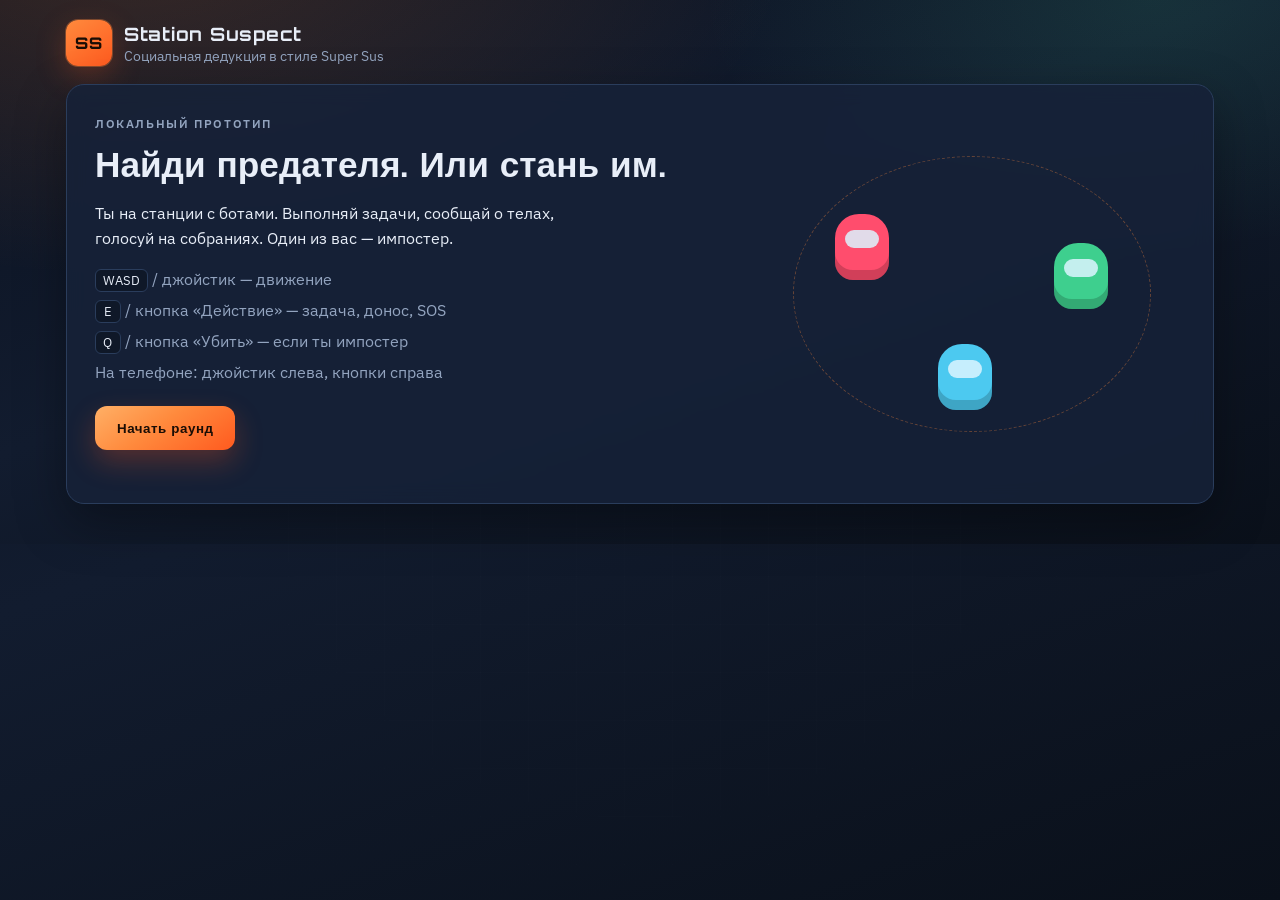
==== docs/index.html @ 71a5f048 "Add mobile touch controls and Pages deploy setup Virtual joystick and action buttons for phones, res" ====
<!DOCTYPE html>
<html lang="ru">
<head>
  <meta charset="UTF-8" />
  <meta name="viewport" content="width=device-width, initial-scale=1.0, maximum-scale=1.0, user-scalable=no, viewport-fit=cover" />
  <meta name="apple-mobile-web-app-capable" content="yes" />
  <meta name="mobile-web-app-capable" content="yes" />
  <title>Station Suspect — Super Sus–like</title>
  <link rel="preconnect" href="https://fonts.googleapis.com" />
  <link rel="preconnect" href="https://fonts.gstatic.com" crossorigin />
  <link href="https://fonts.googleapis.com/css2?family=Orbitron:wght@500;700;800&family=IBM+Plex+Sans:wght@400;500;600;700&display=swap" rel="stylesheet" />
  <link rel="stylesheet" href="style.css" />
</head>
<body>
  <div id="app">
    <header class="topbar">
      <div class="brand">
        <span class="brand-mark">SS</span>
        <div>
          <h1>Station Suspect</h1>
          <p>Социальная дедукция в стиле Super Sus</p>
        </div>
      </div>
      <div id="hud" class="hud hidden">
        <div class="hud-pill" id="role-pill">Роль</div>
        <div class="hud-pill" id="task-pill">Задачи 0/0</div>
        <div class="hud-pill" id="alive-pill">Живы 0</div>
      </div>
    </header>

    <main>
      <section id="menu" class="panel menu">
        <div class="menu-copy">
          <p class="eyebrow">Локальный прототип</p>
          <h2>Найди предателя. Или стань им.</h2>
          <p>
            Ты на станции с ботами. Выполняй задачи, сообщай о телах, голосуй на собраниях.
            Один из вас — импостер.
          </p>
          <ul class="controls">
            <li><kbd>WASD</kbd> / джойстик — движение</li>
            <li><kbd>E</kbd> / кнопка «Действие» — задача, донос, SOS</li>
            <li><kbd>Q</kbd> / кнопка «Убить» — если ты импостер</li>
            <li>На телефоне: джойстик слева, кнопки справа</li>
          </ul>
          <button id="start-btn" class="cta">Начать раунд</button>
        </div>
        <div class="menu-visual" aria-hidden="true">
          <div class="orbit"></div>
          <div class="crew crew-a"></div>
          <div class="crew crew-b"></div>
          <div class="crew crew-c"></div>
        </div>
      </section>

      <section id="game-wrap" class="game-wrap hidden">
        <div class="stage">
          <canvas id="game" width="960" height="540"></canvas>
          <div id="touch-controls" class="touch-controls" aria-hidden="true">
            <div id="joystick" class="joystick">
              <div class="joystick-base">
                <div id="joystick-knob" class="joystick-knob"></div>
              </div>
            </div>
            <div class="touch-actions">
              <button type="button" id="btn-use" class="touch-btn use">Действие</button>
              <button type="button" id="btn-kill" class="touch-btn kill hidden">Убить</button>
            </div>
          </div>
        </div>
        <aside class="sidebar">
          <div class="side-block">
            <h3>Задачи</h3>
            <ul id="task-list"></ul>
          </div>
          <div class="side-block">
            <h3>Подсказки</h3>
            <p id="hint">Иди к маркерам задач.</p>
          </div>
          <div class="side-block cooldowns" id="cooldown-block">
            <div class="meter">
              <span>Kill CD</span>
              <div class="bar"><i id="kill-bar"></i></div>
            </div>
          </div>
        </aside>
      </section>

      <section id="meeting" class="overlay hidden">
        <div class="meeting-card">
          <p class="eyebrow" id="meeting-reason">Собрание</p>
          <h2>Кто подозрительный?</h2>
          <p id="meeting-timer">Голосование через 8с</p>
          <div id="vote-grid" class="vote-grid"></div>
          <p id="meeting-log" class="meeting-log"></p>
        </div>
      </section>

      <section id="result" class="overlay hidden">
        <div class="result-card">
          <p class="eyebrow" id="result-eyebrow">Конец раунда</p>
          <h2 id="result-title">Победа</h2>
          <p id="result-desc"></p>
          <button id="again-btn" class="cta">Ещё раунд</button>
        </div>
      </section>
    </main>
  </div>
  <script src="game.js"></script>
</body>
</html>
---- docs/style.css ----
:root {
  --bg-0: #0b1220;
  --bg-1: #121c2f;
  --panel: #162238;
  --line: #2a3d5c;
  --text: #e8eef8;
  --muted: #93a4bf;
  --accent: #ff8a3d;
  --accent-2: #3ecf8e;
  --danger: #ff4d6d;
  --crew: #4cc9f0;
  --shadow: 0 18px 50px rgba(0, 0, 0, 0.35);
  --font-display: "Orbitron", sans-serif;
  --font-body: "IBM Plex Sans", sans-serif;
}

* {
  box-sizing: border-box;
}

html,
body {
  margin: 0;
  min-height: 100%;
  background:
    radial-gradient(1200px 600px at 10% -10%, rgba(255, 138, 61, 0.18), transparent 55%),
    radial-gradient(900px 500px at 90% 0%, rgba(62, 207, 142, 0.12), transparent 50%),
    linear-gradient(160deg, var(--bg-0), var(--bg-1) 45%, #0a101a);
  color: var(--text);
  font-family: var(--font-body);
}

body.playing {
  overflow: hidden;
  touch-action: none;
  overscroll-behavior: none;
}

body::before {
  content: "";
  position: fixed;
  inset: 0;
  pointer-events: none;
  background-image:
    linear-gradient(rgba(255, 255, 255, 0.03) 1px, transparent 1px),
    linear-gradient(90deg, rgba(255, 255, 255, 0.03) 1px, transparent 1px);
  background-size: 48px 48px;
  mask-image: radial-gradient(circle at center, black 30%, transparent 85%);
  opacity: 0.35;
}

#app {
  max-width: 1180px;
  margin: 0 auto;
  padding: 20px 16px 40px;
}

.topbar {
  display: flex;
  justify-content: space-between;
  align-items: center;
  gap: 16px;
  margin-bottom: 18px;
}

.brand {
  display: flex;
  gap: 12px;
  align-items: center;
}

.brand-mark {
  width: 46px;
  height: 46px;
  border-radius: 12px;
  display: grid;
  place-items: center;
  font-family: var(--font-display);
  font-weight: 800;
  letter-spacing: 0.04em;
  background: linear-gradient(145deg, var(--accent), #ff5a1f);
  color: #1a0d05;
  box-shadow: 0 0 0 1px rgba(255, 138, 61, 0.35), 0 10px 30px rgba(255, 90, 31, 0.25);
}

.brand h1 {
  margin: 0;
  font-family: var(--font-display);
  font-size: 1.15rem;
  letter-spacing: 0.04em;
}

.brand p,
.eyebrow,
.hud-pill,
.side-block p,
.meeting-log,
.controls {
  color: var(--muted);
}

.brand p,
.eyebrow {
  margin: 2px 0 0;
  font-size: 0.85rem;
}

.eyebrow {
  text-transform: uppercase;
  letter-spacing: 0.14em;
  font-size: 0.72rem;
  font-weight: 600;
}

.hud {
  display: flex;
  flex-wrap: wrap;
  gap: 8px;
}

.hud-pill {
  background: rgba(22, 34, 56, 0.9);
  border: 1px solid var(--line);
  border-radius: 999px;
  padding: 8px 12px;
  font-size: 0.82rem;
  font-weight: 600;
}

.hud-pill.impostor {
  color: #ffd0d8;
  border-color: rgba(255, 77, 109, 0.55);
  background: rgba(255, 77, 109, 0.15);
}

.hud-pill.crewmate {
  color: #d7fff0;
  border-color: rgba(62, 207, 142, 0.45);
  background: rgba(62, 207, 142, 0.12);
}

.panel,
.sidebar,
.meeting-card,
.result-card {
  background: rgba(22, 34, 56, 0.88);
  border: 1px solid var(--line);
  border-radius: 18px;
  box-shadow: var(--shadow);
  backdrop-filter: blur(10px);
}

.menu {
  display: grid;
  grid-template-columns: 1.2fr 0.8fr;
  gap: 24px;
  padding: 28px;
  overflow: hidden;
  position: relative;
  min-height: 420px;
}

.menu h2 {
  font-family: var(--font-display);
  font-size: clamp(1.5rem, 3vw, 2.2rem);
  line-height: 1.2;
  margin: 10px 0 12px;
}

.menu-copy p {
  max-width: 46ch;
  line-height: 1.55;
}

.controls {
  list-style: none;
  padding: 0;
  margin: 18px 0 24px;
  display: grid;
  gap: 8px;
}

.controls kbd {
  display: inline-block;
  min-width: 1.6rem;
  padding: 2px 7px;
  border-radius: 6px;
  border: 1px solid var(--line);
  background: #0f1828;
  color: var(--text);
  font-family: var(--font-body);
  font-size: 0.82rem;
  text-align: center;
}

.cta {
  appearance: none;
  border: 0;
  cursor: pointer;
  font-family: var(--font-display);
  font-weight: 700;
  letter-spacing: 0.04em;
  color: #1a0d05;
  background: linear-gradient(145deg, #ffb066, var(--accent) 45%, #ff5a1f);
  padding: 14px 22px;
  border-radius: 12px;
  box-shadow: 0 12px 28px rgba(255, 90, 31, 0.28);
  transition: transform 0.18s ease, filter 0.18s ease;
}

.cta:hover {
  transform: translateY(-2px);
  filter: brightness(1.05);
}

.cta:active {
  transform: translateY(0);
}

.menu-visual {
  position: relative;
  min-height: 280px;
}

.orbit {
  position: absolute;
  inset: 12% 8%;
  border-radius: 50%;
  border: 1px dashed rgba(255, 138, 61, 0.35);
  animation: spin 18s linear infinite;
}

.crew {
  position: absolute;
  width: 54px;
  height: 66px;
  border-radius: 24px 24px 18px 18px;
  box-shadow: inset 0 -10px 0 rgba(0, 0, 0, 0.18);
}

.crew::after {
  content: "";
  position: absolute;
  left: 10px;
  top: 16px;
  width: 34px;
  height: 18px;
  border-radius: 12px;
  background: rgba(220, 245, 255, 0.85);
}

.crew-a {
  background: #ff4d6d;
  left: 18%;
  top: 28%;
  animation: bob 2.4s ease-in-out infinite;
}

.crew-b {
  background: #3ecf8e;
  right: 18%;
  top: 36%;
  animation: bob 2.8s ease-in-out infinite 0.3s;
}

.crew-c {
  background: #4cc9f0;
  left: 42%;
  bottom: 18%;
  animation: bob 2.2s ease-in-out infinite 0.5s;
}

@keyframes bob {
  0%,
  100% {
    transform: translateY(0);
  }
  50% {
    transform: translateY(-10px);
  }
}

@keyframes spin {
  to {
    transform: rotate(360deg);
  }
}

.game-wrap {
  display: grid;
  grid-template-columns: 1fr 240px;
  gap: 14px;
}

.stage {
  position: relative;
  min-width: 0;
}

#game {
  width: 100%;
  height: auto;
  border-radius: 18px;
  border: 1px solid var(--line);
  background: #0a1424;
  display: block;
  box-shadow: var(--shadow);
  touch-action: none;
}

.sidebar {
  padding: 14px;
  display: flex;
  flex-direction: column;
  gap: 14px;
}

.side-block h3 {
  margin: 0 0 8px;
  font-size: 0.78rem;
  text-transform: uppercase;
  letter-spacing: 0.12em;
  color: var(--muted);
  font-family: var(--font-display);
}

#task-list {
  list-style: none;
  margin: 0;
  padding: 0;
  display: grid;
  gap: 8px;
}

#task-list li {
  font-size: 0.9rem;
  padding: 8px 10px;
  border-radius: 10px;
  background: #101a2c;
  border: 1px solid var(--line);
}

#task-list li.done {
  opacity: 0.55;
  text-decoration: line-through;
}

.meter {
  display: grid;
  gap: 6px;
  font-size: 0.82rem;
  color: var(--muted);
}

.bar {
  height: 8px;
  border-radius: 999px;
  background: #0d1626;
  overflow: hidden;
  border: 1px solid var(--line);
}

.bar i {
  display: block;
  height: 100%;
  width: 100%;
  background: linear-gradient(90deg, var(--danger), #ff8a3d);
  transform-origin: left center;
  transition: transform 0.1s linear;
}

.overlay {
  position: fixed;
  inset: 0;
  display: grid;
  place-items: center;
  background: rgba(5, 8, 14, 0.72);
  backdrop-filter: blur(6px);
  z-index: 20;
  padding: 16px;
  animation: fadeIn 0.25s ease;
}

.meeting-card,
.result-card {
  width: min(720px, 100%);
  padding: 24px;
  text-align: center;
}

.meeting-card h2,
.result-card h2 {
  font-family: var(--font-display);
  margin: 8px 0 10px;
}

.vote-grid {
  display: grid;
  grid-template-columns: repeat(auto-fit, minmax(140px, 1fr));
  gap: 10px;
  margin: 18px 0;
}

.vote-btn {
  appearance: none;
  border: 1px solid var(--line);
  background: #101a2c;
  color: var(--text);
  border-radius: 12px;
  padding: 14px 10px;
  cursor: pointer;
  font-family: var(--font-body);
  font-weight: 600;
  transition: border-color 0.15s ease, transform 0.15s ease;
}

.vote-btn:hover:not(:disabled) {
  border-color: var(--accent);
  transform: translateY(-1px);
}

.vote-btn:disabled {
  opacity: 0.45;
  cursor: default;
}

.vote-btn .swatch {
  width: 18px;
  height: 18px;
  border-radius: 50%;
  display: inline-block;
  vertical-align: middle;
  margin-right: 8px;
  box-shadow: inset 0 -3px 0 rgba(0, 0, 0, 0.2);
}

.meeting-log {
  min-height: 1.4em;
}

.hidden {
  display: none !important;
}

.touch-controls {
  display: none;
  position: absolute;
  inset: 0;
  pointer-events: none;
  z-index: 5;
}

.touch-controls.active {
  display: block;
}

.joystick {
  position: absolute;
  left: 12px;
  bottom: 12px;
  width: 128px;
  height: 128px;
  pointer-events: auto;
  touch-action: none;
}

.joystick-base {
  width: 100%;
  height: 100%;
  border-radius: 50%;
  background: rgba(10, 16, 28, 0.45);
  border: 2px solid rgba(255, 255, 255, 0.22);
  position: relative;
  backdrop-filter: blur(4px);
}

.joystick-knob {
  position: absolute;
  left: 50%;
  top: 50%;
  width: 54px;
  height: 54px;
  margin: -27px 0 0 -27px;
  border-radius: 50%;
  background: rgba(255, 138, 61, 0.85);
  border: 2px solid rgba(255, 255, 255, 0.35);
  box-shadow: 0 8px 18px rgba(0, 0, 0, 0.35);
  transition: background 0.15s ease;
}

.touch-actions {
  position: absolute;
  right: 12px;
  bottom: 16px;
  display: flex;
  flex-direction: column;
  gap: 12px;
  pointer-events: auto;
}

.touch-btn {
  appearance: none;
  width: 86px;
  height: 86px;
  border-radius: 50%;
  border: 2px solid rgba(255, 255, 255, 0.28);
  color: #fff;
  font-family: var(--font-display);
  font-size: 0.72rem;
  font-weight: 700;
  letter-spacing: 0.04em;
  text-transform: uppercase;
  background: rgba(62, 207, 142, 0.78);
  box-shadow: 0 10px 24px rgba(0, 0, 0, 0.35);
  touch-action: manipulation;
  user-select: none;
  -webkit-user-select: none;
}

.touch-btn:active,
.touch-btn.pressed {
  transform: scale(0.94);
  filter: brightness(1.08);
}

.touch-btn.kill {
  background: rgba(255, 77, 109, 0.82);
}

.touch-btn:disabled {
  opacity: 0.35;
}

@keyframes fadeIn {
  from {
    opacity: 0;
  }
  to {
    opacity: 1;
  }
}

@media (max-width: 860px) {
  #app {
    padding: 10px 10px 24px;
  }

  .menu,
  .game-wrap {
    grid-template-columns: 1fr;
  }

  .topbar {
    flex-direction: column;
    align-items: flex-start;
    gap: 10px;
    margin-bottom: 10px;
  }

  .brand h1 {
    font-size: 1rem;
  }

  .brand p {
    display: none;
  }

  .menu {
    padding: 18px;
    min-height: 0;
  }

  .menu-visual {
    display: none;
  }

  .hud {
    width: 100%;
  }

  .hud-pill {
    padding: 6px 10px;
    font-size: 0.75rem;
  }

  .stage {
    position: relative;
  }

  #game {
    border-radius: 14px;
    max-height: min(58vh, 420px);
    object-fit: contain;
    background: #0a1424;
  }

  .sidebar {
    display: grid;
    grid-template-columns: 1fr 1fr;
    gap: 10px;
    padding: 10px;
  }

  .sidebar .cooldowns {
    grid-column: 1 / -1;
  }

  .side-block h3 {
    margin-bottom: 6px;
  }

  #task-list li {
    font-size: 0.8rem;
    padding: 6px 8px;
  }

  .meeting-card,
  .result-card {
    padding: 18px 14px;
    max-height: 90vh;
    overflow: auto;
  }

  .vote-grid {
    grid-template-columns: 1fr 1fr;
  }

  .touch-controls.active {
    display: block;
  }
}

@media (pointer: coarse) {
  .touch-controls.active {
    display: block;
  }
}

@media (min-width: 861px) and (pointer: fine) {
  .touch-controls {
    display: none !important;
  }
}
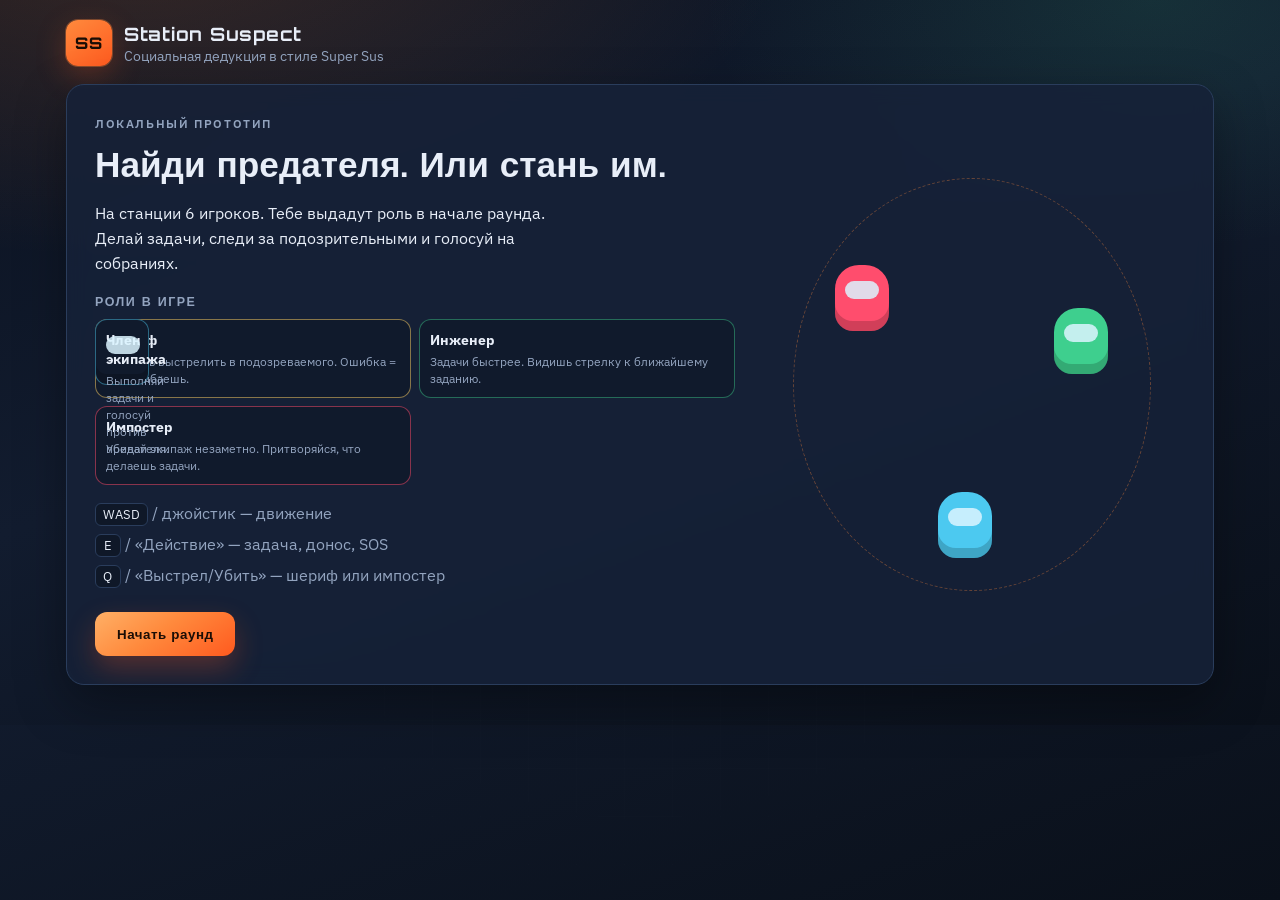
==== commit be7fc96b: "Improve roles, tasks, bots, and visuals Add role reveal screen and four roles (crew, sheriff, engine" ====
--- a/docs/index.html
+++ b/docs/index.html
@@ -22,8 +22,8 @@
         </div>
       </div>
       <div id="hud" class="hud hidden">
-        <div class="hud-pill" id="role-pill">Роль</div>
-        <div class="hud-pill" id="task-pill">Задачи 0/0</div>
+        <button type="button" class="hud-pill role-btn" id="role-pill">Роль</button>
+        <div class="hud-pill" id="task-pill">Задачи 0%</div>
         <div class="hud-pill" id="alive-pill">Живы 0</div>
       </div>
     </header>
@@ -34,14 +34,36 @@
           <p class="eyebrow">Локальный прототип</p>
           <h2>Найди предателя. Или стань им.</h2>
           <p>
-            Ты на станции с ботами. Выполняй задачи, сообщай о телах, голосуй на собраниях.
-            Один из вас — импостер.
+            На станции 6 игроков. Тебе выдадут роль в начале раунда.
+            Делай задачи, следи за подозрительными и голосуй на собраниях.
           </p>
+
+          <div class="role-guide">
+            <h3>Роли в игре</h3>
+            <div class="role-cards">
+              <article class="role-card crew">
+                <strong>Член экипажа</strong>
+                <span>Выполняй задачи и голосуй против предателя.</span>
+              </article>
+              <article class="role-card sheriff">
+                <strong>Шериф</strong>
+                <span>Можешь выстрелить в подозреваемого. Ошибка = ты погибаешь.</span>
+              </article>
+              <article class="role-card engineer">
+                <strong>Инженер</strong>
+                <span>Задачи быстрее. Видишь стрелку к ближайшему заданию.</span>
+              </article>
+              <article class="role-card impostor">
+                <strong>Импостер</strong>
+                <span>Убивай экипаж незаметно. Притворяйся, что делаешь задачи.</span>
+              </article>
+            </div>
+          </div>
+
           <ul class="controls">
             <li><kbd>WASD</kbd> / джойстик — движение</li>
-            <li><kbd>E</kbd> / кнопка «Действие» — задача, донос, SOS</li>
-            <li><kbd>Q</kbd> / кнопка «Убить» — если ты импостер</li>
-            <li>На телефоне: джойстик слева, кнопки справа</li>
+            <li><kbd>E</kbd> / «Действие» — задача, донос, SOS</li>
+            <li><kbd>Q</kbd> / «Выстрел/Убить» — шериф или импостер</li>
           </ul>
           <button id="start-btn" class="cta">Начать раунд</button>
         </div>
@@ -55,12 +77,18 @@
 
       <section id="game-wrap" class="game-wrap hidden">
         <div class="stage">
+          <div class="task-meter">
+            <span>Прогресс станции</span>
+            <div class="bar"><i id="station-bar"></i></div>
+            <strong id="station-pct">0%</strong>
+          </div>
           <canvas id="game" width="960" height="540"></canvas>
           <div id="touch-controls" class="touch-controls" aria-hidden="true">
             <div id="joystick" class="joystick">
               <div class="joystick-base">
                 <div id="joystick-knob" class="joystick-knob"></div>
               </div>
+              <span class="touch-label">Ход</span>
             </div>
             <div class="touch-actions">
               <button type="button" id="btn-use" class="touch-btn use">Действие</button>
@@ -69,6 +97,10 @@
           </div>
         </div>
         <aside class="sidebar">
+          <div class="side-block role-side" id="role-side">
+            <h3>Твоя роль</h3>
+            <p id="role-side-text">—</p>
+          </div>
           <div class="side-block">
             <h3>Задачи</h3>
             <ul id="task-list"></ul>
@@ -77,13 +109,35 @@
             <h3>Подсказки</h3>
             <p id="hint">Иди к маркерам задач.</p>
           </div>
-          <div class="side-block cooldowns" id="cooldown-block">
+          <div class="side-block cooldowns hidden" id="cooldown-block">
             <div class="meter">
-              <span>Kill CD</span>
+              <span id="cd-label">Кулдаун</span>
               <div class="bar"><i id="kill-bar"></i></div>
             </div>
           </div>
         </aside>
+      </section>
+
+      <section id="role-reveal" class="overlay hidden">
+        <div class="reveal-card" id="reveal-card">
+          <p class="eyebrow">Твоя роль</p>
+          <div class="reveal-badge" id="reveal-badge">?</div>
+          <h2 id="reveal-title">Роль</h2>
+          <p id="reveal-team" class="reveal-team"></p>
+          <p id="reveal-desc" class="reveal-desc"></p>
+          <ul id="reveal-tips" class="reveal-tips"></ul>
+          <button id="reveal-ok" class="cta">Понятно, начать</button>
+        </div>
+      </section>
+
+      <section id="task-modal" class="overlay hidden">
+        <div class="task-card">
+          <p class="eyebrow" id="task-modal-room">Задача</p>
+          <h2 id="task-modal-title">Задание</h2>
+          <p id="task-modal-help" class="task-help"></p>
+          <div id="task-modal-body" class="task-body"></div>
+          <button id="task-cancel" class="ghost-btn">Закрыть</button>
+        </div>
       </section>
 
       <section id="meeting" class="overlay hidden">
@@ -101,6 +155,7 @@
           <p class="eyebrow" id="result-eyebrow">Конец раунда</p>
           <h2 id="result-title">Победа</h2>
           <p id="result-desc"></p>
+          <div id="result-roles" class="result-roles"></div>
           <button id="again-btn" class="cta">Ещё раунд</button>
         </div>
       </section>
--- a/docs/style.css
+++ b/docs/style.css
@@ -31,9 +31,8 @@
 }
 
 body.playing {
-  overflow: hidden;
-  touch-action: none;
-  overscroll-behavior: none;
+  /* allow scroll so full map is reachable on phones */
+  overscroll-behavior-y: contain;
 }
 
 body::before {
@@ -295,6 +294,9 @@
 .stage {
   position: relative;
   min-width: 0;
+  display: flex;
+  flex-direction: column;
+  gap: 10px;
 }
 
 #game {
@@ -305,7 +307,7 @@
   background: #0a1424;
   display: block;
   box-shadow: var(--shadow);
-  touch-action: none;
+  touch-action: manipulation;
 }
 
 .sidebar {
@@ -438,79 +440,392 @@
   min-height: 1.4em;
 }
 
+.role-guide {
+  margin: 18px 0 8px;
+}
+
+.role-guide h3 {
+  margin: 0 0 10px;
+  font-family: var(--font-display);
+  font-size: 0.78rem;
+  letter-spacing: 0.12em;
+  text-transform: uppercase;
+  color: var(--muted);
+}
+
+.role-cards {
+  display: grid;
+  grid-template-columns: 1fr 1fr;
+  gap: 8px;
+}
+
+.role-card {
+  border: 1px solid var(--line);
+  border-radius: 12px;
+  padding: 10px;
+  background: #101a2c;
+  display: grid;
+  gap: 4px;
+}
+
+.role-card strong {
+  font-size: 0.9rem;
+}
+
+.role-card span {
+  color: var(--muted);
+  font-size: 0.78rem;
+  line-height: 1.35;
+}
+
+.role-card.crew {
+  border-color: rgba(76, 201, 240, 0.45);
+}
+.role-card.sheriff {
+  border-color: rgba(255, 209, 102, 0.5);
+}
+.role-card.engineer {
+  border-color: rgba(62, 207, 142, 0.45);
+}
+.role-card.impostor {
+  border-color: rgba(255, 77, 109, 0.5);
+}
+
+.hud-pill.role-btn {
+  cursor: pointer;
+  font: inherit;
+  color: inherit;
+}
+
+.task-meter {
+  display: flex;
+  align-items: center;
+  gap: 10px;
+  padding: 8px 12px;
+  border-radius: 12px;
+  border: 1px solid var(--line);
+  background: rgba(16, 26, 44, 0.92);
+  font-size: 0.82rem;
+  color: var(--muted);
+}
+
+.task-meter .bar {
+  flex: 1;
+  height: 10px;
+  border-radius: 999px;
+  background: #0d1626;
+  overflow: hidden;
+  border: 1px solid var(--line);
+}
+
+.task-meter .bar i {
+  display: block;
+  height: 100%;
+  width: 100%;
+  background: linear-gradient(90deg, #3ecf8e, #ffd166);
+  transform: scaleX(0);
+  transform-origin: left center;
+  transition: transform 0.2s ease;
+}
+
+.task-meter strong {
+  color: var(--text);
+  min-width: 3ch;
+  text-align: right;
+}
+
+.reveal-card,
+.task-card {
+  width: min(520px, 100%);
+  padding: 26px 22px;
+  text-align: center;
+  background: rgba(22, 34, 56, 0.95);
+  border: 1px solid var(--line);
+  border-radius: 18px;
+  box-shadow: var(--shadow);
+}
+
+.reveal-card.crew {
+  border-color: rgba(76, 201, 240, 0.55);
+}
+.reveal-card.sheriff {
+  border-color: rgba(255, 209, 102, 0.6);
+}
+.reveal-card.engineer {
+  border-color: rgba(62, 207, 142, 0.55);
+}
+.reveal-card.impostor {
+  border-color: rgba(255, 77, 109, 0.65);
+}
+
+.reveal-badge {
+  width: 84px;
+  height: 84px;
+  margin: 10px auto;
+  border-radius: 22px;
+  display: grid;
+  place-items: center;
+  font-family: var(--font-display);
+  font-size: 1.6rem;
+  font-weight: 800;
+  color: #0b1220;
+}
+
+.reveal-card.crew .reveal-badge {
+  background: linear-gradient(145deg, #7ad7f5, #4cc9f0);
+}
+.reveal-card.sheriff .reveal-badge {
+  background: linear-gradient(145deg, #ffe08a, #ffd166);
+}
+.reveal-card.engineer .reveal-badge {
+  background: linear-gradient(145deg, #7be7b4, #3ecf8e);
+}
+.reveal-card.impostor .reveal-badge {
+  background: linear-gradient(145deg, #ff8aa0, #ff4d6d);
+  color: #1a0d05;
+}
+
+.reveal-card h2,
+.task-card h2 {
+  font-family: var(--font-display);
+  margin: 6px 0 8px;
+}
+
+.reveal-team {
+  font-weight: 700;
+  margin: 0 0 8px;
+}
+
+.reveal-desc,
+.task-help {
+  color: var(--muted);
+  line-height: 1.5;
+  margin: 0 0 12px;
+}
+
+.reveal-tips {
+  list-style: none;
+  padding: 0;
+  margin: 0 0 18px;
+  display: grid;
+  gap: 6px;
+  text-align: left;
+}
+
+.reveal-tips li {
+  background: #101a2c;
+  border: 1px solid var(--line);
+  border-radius: 10px;
+  padding: 8px 10px;
+  font-size: 0.88rem;
+}
+
+.ghost-btn {
+  appearance: none;
+  border: 1px solid var(--line);
+  background: transparent;
+  color: var(--muted);
+  border-radius: 10px;
+  padding: 10px 14px;
+  cursor: pointer;
+  font-family: var(--font-body);
+}
+
+.task-body {
+  min-height: 120px;
+  margin-bottom: 14px;
+}
+
+.wire-grid {
+  display: grid;
+  grid-template-columns: 1fr 1fr;
+  gap: 10px;
+  text-align: left;
+}
+
+.wire-side {
+  display: grid;
+  gap: 8px;
+}
+
+.wire-btn {
+  appearance: none;
+  border: 2px solid transparent;
+  border-radius: 10px;
+  padding: 12px;
+  color: #0b1220;
+  font-weight: 700;
+  cursor: pointer;
+}
+
+.wire-btn.selected {
+  outline: 2px solid #fff;
+}
+
+.tap-pad {
+  display: grid;
+  gap: 10px;
+}
+
+.tap-pad button,
+.seq-pad button {
+  appearance: none;
+  border: 0;
+  border-radius: 12px;
+  padding: 16px;
+  font-family: var(--font-display);
+  font-weight: 700;
+  cursor: pointer;
+  background: linear-gradient(145deg, #ffb066, var(--accent));
+  color: #1a0d05;
+}
+
+.seq-pad {
+  display: grid;
+  grid-template-columns: repeat(3, 1fr);
+  gap: 8px;
+}
+
+.seq-pad button {
+  background: #101a2c;
+  color: var(--text);
+  border: 1px solid var(--line);
+}
+
+.seq-pad button.lit {
+  background: #3ecf8e;
+  color: #0b1220;
+}
+
+.progress-task {
+  height: 16px;
+  border-radius: 999px;
+  background: #0d1626;
+  border: 1px solid var(--line);
+  overflow: hidden;
+}
+
+.progress-task i {
+  display: block;
+  height: 100%;
+  width: 0%;
+  background: linear-gradient(90deg, #4cc9f0, #3ecf8e);
+}
+
+.result-roles {
+  display: grid;
+  gap: 6px;
+  margin: 14px 0 18px;
+  text-align: left;
+}
+
+.result-roles div {
+  display: flex;
+  justify-content: space-between;
+  gap: 8px;
+  padding: 8px 10px;
+  border-radius: 10px;
+  background: #101a2c;
+  border: 1px solid var(--line);
+  font-size: 0.88rem;
+}
+
+.role-side p {
+  margin: 0;
+  line-height: 1.4;
+}
+
+@media (max-width: 860px) {
+  .role-cards {
+    grid-template-columns: 1fr;
+  }
+
+  .sidebar .role-side {
+    grid-column: 1 / -1;
+  }
+}
+
 .hidden {
   display: none !important;
 }
 
 .touch-controls {
   display: none;
-  position: absolute;
-  inset: 0;
-  pointer-events: none;
-  z-index: 5;
+  align-items: center;
+  justify-content: space-between;
+  gap: 12px;
+  padding: 10px 12px;
+  border-radius: 16px;
+  border: 1px solid var(--line);
+  background: rgba(16, 26, 44, 0.95);
+  box-shadow: var(--shadow);
 }
 
 .touch-controls.active {
-  display: block;
+  display: flex;
 }
 
 .joystick {
-  position: absolute;
-  left: 12px;
-  bottom: 12px;
-  width: 128px;
-  height: 128px;
-  pointer-events: auto;
+  width: 110px;
+  height: 110px;
+  flex-shrink: 0;
   touch-action: none;
+  display: flex;
+  flex-direction: column;
+  align-items: center;
+  gap: 4px;
+}
+
+.touch-label {
+  font-size: 0.7rem;
+  color: var(--muted);
+  text-transform: uppercase;
+  letter-spacing: 0.08em;
+  font-weight: 600;
 }
 
 .joystick-base {
-  width: 100%;
-  height: 100%;
+  width: 96px;
+  height: 96px;
   border-radius: 50%;
-  background: rgba(10, 16, 28, 0.45);
+  background: #0d1626;
   border: 2px solid rgba(255, 255, 255, 0.22);
   position: relative;
-  backdrop-filter: blur(4px);
 }
 
 .joystick-knob {
   position: absolute;
   left: 50%;
   top: 50%;
-  width: 54px;
-  height: 54px;
-  margin: -27px 0 0 -27px;
+  width: 44px;
+  height: 44px;
+  margin: -22px 0 0 -22px;
   border-radius: 50%;
-  background: rgba(255, 138, 61, 0.85);
+  background: rgba(255, 138, 61, 0.9);
   border: 2px solid rgba(255, 255, 255, 0.35);
   box-shadow: 0 8px 18px rgba(0, 0, 0, 0.35);
-  transition: background 0.15s ease;
 }
 
 .touch-actions {
-  position: absolute;
-  right: 12px;
-  bottom: 16px;
   display: flex;
-  flex-direction: column;
+  flex-direction: row;
   gap: 12px;
-  pointer-events: auto;
+  margin-left: auto;
 }
 
 .touch-btn {
   appearance: none;
-  width: 86px;
-  height: 86px;
+  width: 76px;
+  height: 76px;
   border-radius: 50%;
   border: 2px solid rgba(255, 255, 255, 0.28);
   color: #fff;
   font-family: var(--font-display);
-  font-size: 0.72rem;
+  font-size: 0.68rem;
   font-weight: 700;
   letter-spacing: 0.04em;
   text-transform: uppercase;
-  background: rgba(62, 207, 142, 0.78);
+  background: rgba(62, 207, 142, 0.85);
   box-shadow: 0 10px 24px rgba(0, 0, 0, 0.35);
   touch-action: manipulation;
   user-select: none;
@@ -524,7 +839,7 @@
 }
 
 .touch-btn.kill {
-  background: rgba(255, 77, 109, 0.82);
+  background: rgba(255, 77, 109, 0.88);
 }
 
 .touch-btn:disabled {
@@ -542,7 +857,7 @@
 
 @media (max-width: 860px) {
   #app {
-    padding: 10px 10px 24px;
+    padding: 10px 10px 28px;
   }
 
   .menu,
@@ -583,15 +898,11 @@
     font-size: 0.75rem;
   }
 
-  .stage {
-    position: relative;
-  }
-
   #game {
     border-radius: 14px;
-    max-height: min(58vh, 420px);
-    object-fit: contain;
-    background: #0a1424;
+    width: 100%;
+    height: auto;
+    max-height: none;
   }
 
   .sidebar {
@@ -626,13 +937,64 @@
   }
 
   .touch-controls.active {
-    display: block;
+    display: flex;
+    position: sticky;
+    bottom: 8px;
+    z-index: 6;
+  }
+}
+
+@media (orientation: landscape) and (max-height: 520px) {
+  #app {
+    padding: 8px 10px 20px;
+  }
+
+  .topbar {
+    margin-bottom: 6px;
+  }
+
+  .brand-mark {
+    width: 36px;
+    height: 36px;
+    font-size: 0.8rem;
+  }
+
+  #game {
+    /* keep full map visible; user can scroll if needed */
+    width: 100%;
+    height: auto;
+  }
+
+  .joystick {
+    width: 92px;
+    height: auto;
+  }
+
+  .joystick-base {
+    width: 78px;
+    height: 78px;
+  }
+
+  .joystick-knob {
+    width: 36px;
+    height: 36px;
+    margin: -18px 0 0 -18px;
+  }
+
+  .touch-btn {
+    width: 64px;
+    height: 64px;
+    font-size: 0.62rem;
+  }
+
+  .sidebar {
+    grid-template-columns: 1fr 1fr 1fr;
   }
 }
 
 @media (pointer: coarse) {
   .touch-controls.active {
-    display: block;
+    display: flex;
   }
 }
 
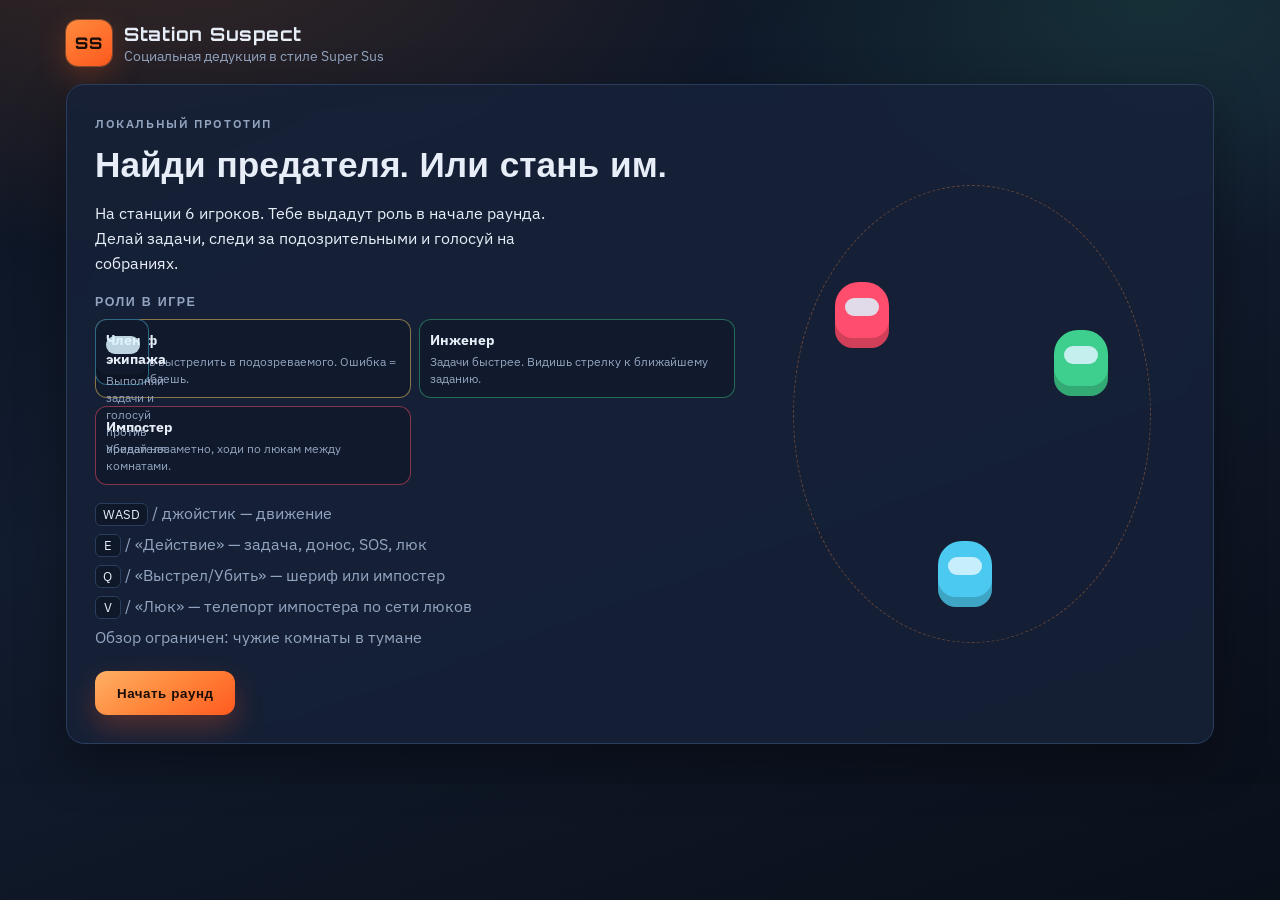
==== commit 67009625: "Add vision fog, hidden remote kills, and impostor vents Limit player visibility with fog of war, onl" ====
--- a/docs/index.html
+++ b/docs/index.html
@@ -55,15 +55,17 @@
               </article>
               <article class="role-card impostor">
                 <strong>Импостер</strong>
-                <span>Убивай экипаж незаметно. Притворяйся, что делаешь задачи.</span>
+                <span>Убивай незаметно, ходи по люкам между комнатами.</span>
               </article>
             </div>
           </div>
 
           <ul class="controls">
             <li><kbd>WASD</kbd> / джойстик — движение</li>
-            <li><kbd>E</kbd> / «Действие» — задача, донос, SOS</li>
+            <li><kbd>E</kbd> / «Действие» — задача, донос, SOS, люк</li>
             <li><kbd>Q</kbd> / «Выстрел/Убить» — шериф или импостер</li>
+            <li><kbd>V</kbd> / «Люк» — телепорт импостера по сети люков</li>
+            <li>Обзор ограничен: чужие комнаты в тумане</li>
           </ul>
           <button id="start-btn" class="cta">Начать раунд</button>
         </div>
@@ -92,6 +94,7 @@
             </div>
             <div class="touch-actions">
               <button type="button" id="btn-use" class="touch-btn use">Действие</button>
+              <button type="button" id="btn-vent" class="touch-btn vent hidden">Люк</button>
               <button type="button" id="btn-kill" class="touch-btn kill hidden">Убить</button>
             </div>
           </div>
@@ -140,6 +143,16 @@
         </div>
       </section>
 
+      <section id="vent-modal" class="overlay hidden">
+        <div class="task-card">
+          <p class="eyebrow">Сеть люков</p>
+          <h2>Куда вылезти?</h2>
+          <p class="task-help">Выбери комнату. Другие игроки тебя не увидят во время перехода.</p>
+          <div id="vent-grid" class="vote-grid"></div>
+          <button id="vent-cancel" class="ghost-btn">Отмена</button>
+        </div>
+      </section>
+
       <section id="meeting" class="overlay hidden">
         <div class="meeting-card">
           <p class="eyebrow" id="meeting-reason">Собрание</p>
--- a/docs/style.css
+++ b/docs/style.css
@@ -842,6 +842,10 @@
   background: rgba(255, 77, 109, 0.88);
 }
 
+.touch-btn.vent {
+  background: rgba(155, 93, 229, 0.88);
+}
+
 .touch-btn:disabled {
   opacity: 0.35;
 }
